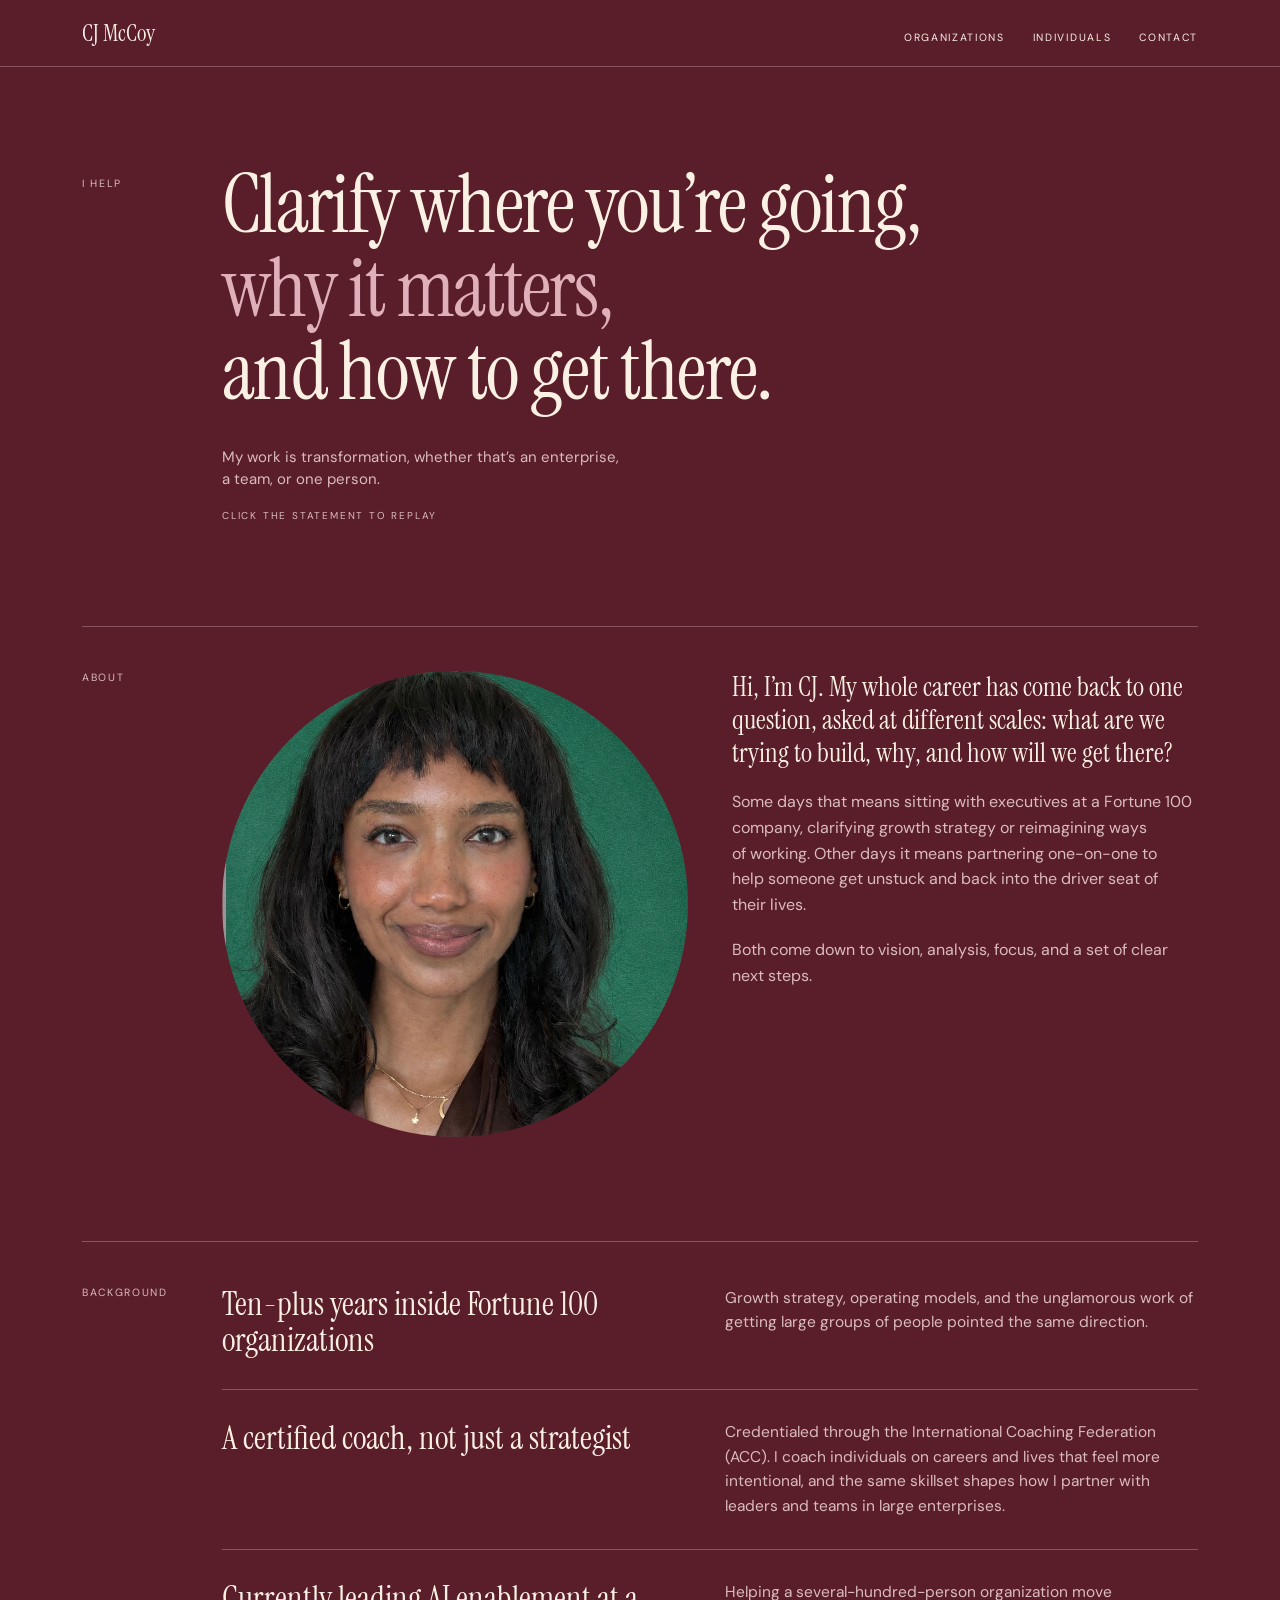
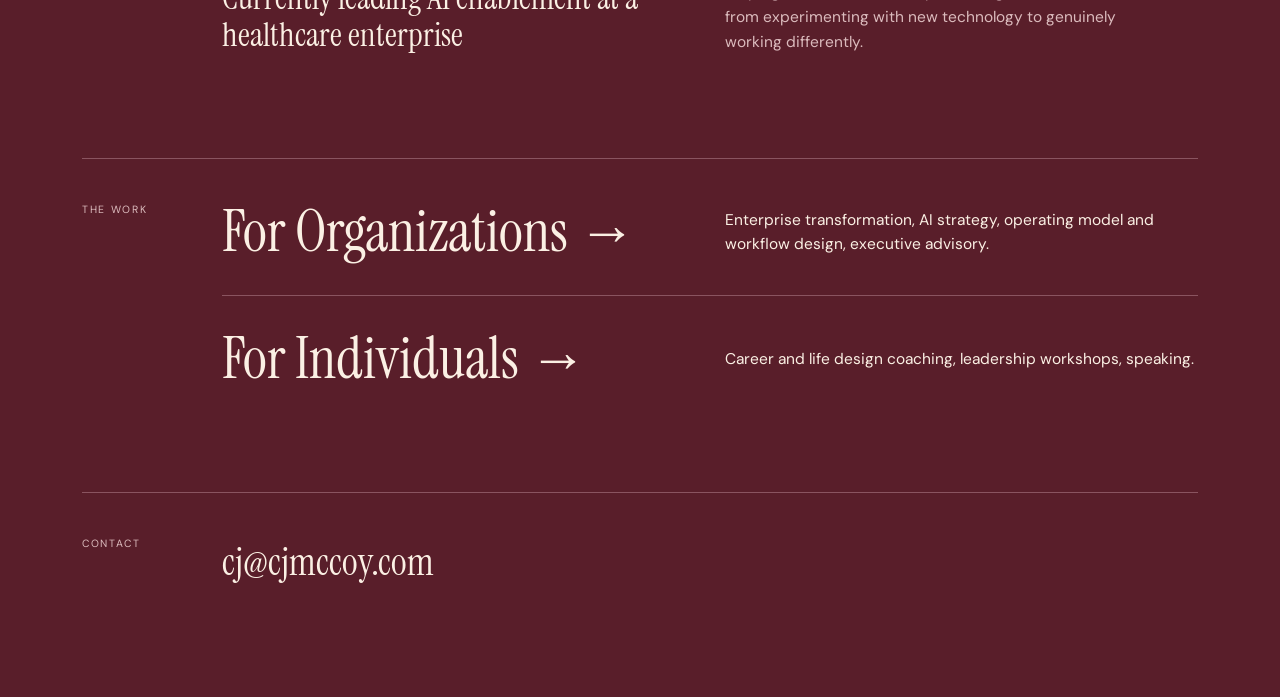
==== index.html @ fb318486 "Add static personal site implemented from Claude Design Three pages built from the "CJ McCoy Site v2" ====
<!DOCTYPE html>
<html lang="en">
<head>
<meta charset="utf-8">
<meta name="viewport" content="width=device-width, initial-scale=1">
<title>CJ McCoy</title>
<meta name="description" content="CJ McCoy — I help clarify where you're going, why it matters, and how to get there. Enterprise transformation, AI strategy, and coaching.">
<link rel="preconnect" href="https://fonts.googleapis.com">
<link rel="preconnect" href="https://fonts.gstatic.com" crossorigin>
<link href="https://fonts.googleapis.com/css2?family=Instrument+Serif:ital@0;1&family=DM+Sans:wght@400;500&display=swap" rel="stylesheet">
<link rel="stylesheet" href="styles.css?v=1787683569">
</head>
<body>

<header class="site-header">
  <div class="bar">
    <span class="wordmark">CJ McCoy</span>
    <nav class="nav">
      <a href="organizations.html">Organizations</a>
      <a href="individuals.html">Individuals</a>
      <a href="mailto:cj@cjmccoy.com">Contact</a>
    </nav>
  </div>
</header>

<main>

  <section class="row hero">
    <span class="label label--hero">I help</span>
    <div class="col">
      <h1 class="statement" id="statement" tabindex="0" title="Click to replay" aria-describedby="replay-hint">
        <span class="rise" style="--d: 0.25s">Clarify where you’re going,</span>
        <span class="rise accent" style="--d: 0.65s">why it matters,</span>
        <span class="rise" style="--d: 1.05s">and how to get there.</span>
      </h1>
      <p class="hero-sub rise-soft" style="--d: 1.5s">
        My work is transformation, whether that’s an enterprise, a team, or one person.
      </p>
      <span class="hint" id="replay-hint">Click the statement to replay</span>
    </div>
  </section>

  <section class="section">
    <div class="row ruled">
      <span class="label">About</span>
      <div class="col about">
        <div class="portrait" data-initials="CJ">
          <img src="headshot.webp" alt="CJ McCoy" width="841" height="1125">
        </div>
        <div class="about-copy">
          <p class="lede">Hi, I’m CJ. My whole career has come back to one question, asked at different scales: what are we trying to build, why, and how will we get there?</p>
          <p class="muted">Some days that means sitting with executives at a Fortune 100 company, clarifying growth strategy or reimagining ways of working. Other days it means partnering one-on-one to help someone get unstuck and back into the driver seat of their lives.</p>
          <p class="muted">Both come down to vision, analysis, focus, and a set of clear next steps.</p>
        </div>
      </div>
    </div>
  </section>

  <section class="section">
    <div class="row ruled">
      <span class="label">Background</span>
      <div class="col">
        <div class="split split--first">
          <h3>Ten-plus years inside Fortune 100 organizations</h3>
          <p class="muted">Growth strategy, operating models, and the unglamorous work of getting large groups of people pointed the same direction.</p>
        </div>
        <div class="split split--mid">
          <h3>A certified coach, not just a strategist</h3>
          <p class="muted">Credentialed through the International Coaching Federation (ACC). I coach individuals on careers and lives that feel more intentional, and the same skillset shapes how I partner with leaders and teams in large enterprises.</p>
        </div>
        <div class="split split--last">
          <h3>Currently leading AI enablement at a healthcare enterprise</h3>
          <p class="muted">Helping a several-hundred-person organization move from experimenting with new technology to genuinely working differently.</p>
        </div>
      </div>
    </div>
  </section>

  <section class="section">
    <div class="row ruled">
      <span class="label">The work</span>
      <div class="col">
        <a class="work-card work-card--first" href="organizations.html">
          <span class="work-title">For Organizations →</span>
          <span class="work-desc">Enterprise transformation, AI strategy, operating model and workflow design, executive advisory.</span>
        </a>
        <a class="work-card work-card--last" href="individuals.html">
          <span class="work-title">For Individuals →</span>
          <span class="work-desc">Career and life design coaching, leadership workshops, speaking.</span>
        </a>
      </div>
    </div>
  </section>

  <section class="section section--last">
    <div class="row ruled">
      <span class="label">Contact</span>
      <div class="col">
        <div class="contact">
          <a class="email" href="mailto:cj@cjmccoy.com">cj@cjmccoy.com</a>
        </div>
      </div>
    </div>
  </section>

</main>

<script src="script.js?v=1787683569"></script>
</body>
</html>
---- styles.css ----
:root {
  --bg:     #591E2A;
  --ink:    #FBF0E4;
  --muted:  #DBBBBD;
  --accent: #DFB0BA;
  --rule:   #8A5460;

  --shell: 1180px;
  --gutter: 32px;
  --serif: 'Instrument Serif', Georgia, serif;
  --sans: 'DM Sans', system-ui, sans-serif;

  /* per-page type deltas */
  --h3-size: clamp(24px, 2.6vw, 34px);
  --h3-lh: 1.1;
}

/* The two interior pages re-skin the same components. */
:root[data-theme="olive"] {
  --bg:     #464719;
  --ink:    #FBF6EC;
  --muted:  #BBBD91;
  --accent: #D3C77E;
  --rule:   #6E7033;
}

:root[data-theme="indigo"] {
  --bg:     #2E3E8C;
  --ink:    #FDFCFA;
  --muted:  #D7DCF2;
  --accent: #D6A6B1;
  --rule:   #5E6CB4;

  --h1-measure: 16ch;
}

/* Interior pages share a type scale that differs from the home page. */
:root[data-theme="olive"],
:root[data-theme="indigo"] {
  --h3-size: clamp(24px, 2.7vw, 36px);
  --h3-lh: 1.08;
}

* { box-sizing: border-box; }

html, body {
  margin: 0;
  padding: 0;
  background: var(--bg);
}

body {
  color: var(--ink);
  font-family: var(--sans);
  min-height: 100vh;
  overflow-x: hidden;
  -webkit-font-smoothing: antialiased;
}

a {
  color: var(--accent);
  text-underline-offset: 4px;
}
a:hover { color: var(--ink); }

img { max-width: 100%; }

/* ---------- header ---------- */

.site-header {
  position: sticky;
  top: 0;
  z-index: 10;
  background: var(--bg);
  border-bottom: 1px solid var(--rule);
}

.bar {
  max-width: var(--shell);
  margin: 0 auto;
  padding: 18px var(--gutter);
  display: flex;
  justify-content: space-between;
  align-items: baseline;
  gap: 20px;
}

.wordmark {
  font-family: var(--serif);
  font-size: 23px;
  white-space: nowrap;
  text-decoration: none;
  color: var(--ink);
}

a.wordmark:hover,
a.wordmark:focus-visible { color: var(--accent); }

.nav-current { color: var(--accent); }

.nav {
  display: flex;
  gap: 28px;
  flex-wrap: wrap;
  font-size: 10.5px;
  letter-spacing: 0.16em;
  text-transform: uppercase;
}

.nav a {
  text-decoration: none;
  color: var(--ink);
  transition: color 0.2s ease;
}
.nav a:hover,
.nav a:focus-visible { color: var(--accent); }

/* ---------- shared layout ---------- */

.row {
  display: flex;
  flex-wrap: wrap;
  align-items: flex-start;
  gap: 30px;
}

.ruled {
  border-top: 1px solid var(--rule);
  padding-top: 44px;
}

.label {
  flex: 0 0 110px;
  font-size: 10.5px;
  letter-spacing: 0.16em;
  text-transform: uppercase;
  color: var(--muted);
}

.col {
  flex: 1 1 300px;
  min-width: 0;
}

.section {
  max-width: var(--shell);
  margin: 104px auto 0;
  padding: 0 var(--gutter);
}

.section--last { padding-bottom: 110px; }

/* ---------- hero ---------- */

.hero {
  max-width: var(--shell);
  margin: 0 auto;
  padding: 96px var(--gutter) 0;
}

.label--hero { padding-top: 14px; }

.statement {
  font-family: var(--serif);
  font-weight: 400;
  font-size: clamp(38px, 6.4vw, 86px);
  line-height: 1.02;
  letter-spacing: -0.02em;
  max-width: 24ch;
  margin: 0;
  cursor: pointer;
}

.statement:focus-visible {
  outline: 1px solid var(--accent);
  outline-offset: 12px;
}

.rise,
.rise-soft { opacity: 0; }

.rise {
  display: inline-block;
  animation: riseIn 0.8s cubic-bezier(.2, .7, .2, 1) var(--d) forwards;
}

.rise-soft { animation: riseIn 0.8s ease var(--d) forwards; }

.accent { color: var(--accent); }

@keyframes riseIn {
  from { opacity: 0; transform: translateY(0.4em); }
  to   { opacity: 1; transform: translateY(0); }
}

.hero-sub {
  font-size: 15px;
  line-height: 1.5;
  max-width: 40ch;
  margin: 32px 0 0;
  color: var(--muted);
}

.hint {
  display: block;
  margin-top: 18px;
  font-size: 10px;
  letter-spacing: 0.18em;
  text-transform: uppercase;
  color: var(--muted);
}

/* ---------- about ---------- */

.about {
  display: grid;
  grid-template-columns: repeat(auto-fit, minmax(min(260px, 100%), 1fr));
  gap: 44px;
  align-items: start;
}

.portrait {
  position: relative;
  aspect-ratio: 1 / 1;
  overflow: hidden;
  border-radius: 50%;
  background: #6B2836;
}

/* Fallback shown only when the portrait image is absent or fails to load. */
.portrait.is-empty::after {
  content: attr(data-initials);
  position: absolute;
  inset: 0;
  display: flex;
  align-items: center;
  justify-content: center;
  font-family: var(--serif);
  font-size: clamp(48px, 9vw, 96px);
  color: var(--accent);
  opacity: 0.55;
}

.portrait img {
  position: relative;
  width: 100%;
  height: 100%;
  object-fit: cover;
  object-position: 50% 22%;
  display: block;
}

.about-copy {
  display: flex;
  flex-direction: column;
  gap: 20px;
  font-size: 16px;
  line-height: 1.6;
}

.about-copy p { margin: 0; }

.lede {
  font-family: var(--serif);
  font-size: 27px;
  line-height: 1.22;
  text-wrap: pretty;
}

.muted {
  color: var(--muted);
  text-wrap: pretty;
}

/* ---------- background ---------- */

.split {
  display: grid;
  grid-template-columns: repeat(auto-fit, minmax(min(230px, 100%), 1fr));
  gap: 30px;
}

.split--first { padding-bottom: var(--split-pad, 30px); }

.split--mid {
  border-top: 1px solid var(--rule);
  padding: var(--split-pad, 30px) 0;
}

.split--last {
  border-top: 1px solid var(--rule);
  padding-top: var(--split-pad, 30px);
}

.split h3 {
  font-family: var(--serif);
  font-weight: 400;
  font-size: var(--h3-size);
  line-height: var(--h3-lh);
  margin: 0;
}

.split p {
  font-size: 15.5px;
  line-height: 1.6;
  margin: 0;
}

/* ---------- the work ---------- */

.work-card {
  text-decoration: none;
  color: var(--ink);
  display: grid;
  grid-template-columns: repeat(auto-fit, minmax(min(230px, 100%), 1fr));
  gap: 30px;
  align-items: center;
  transition: color 0.2s ease;
}

.work-card:hover,
.work-card:focus-visible { color: var(--accent); }

.work-card--first { padding-bottom: 34px; }

.work-card--last {
  border-top: 1px solid var(--rule);
  padding-top: 34px;
}

.work-title {
  font-family: var(--serif);
  font-size: clamp(32px, 4.6vw, 58px);
  line-height: 1;
}

.work-desc {
  font-size: 15.5px;
  line-height: 1.6;
}

/* ---------- contact ---------- */

.contact {
  display: flex;
  flex-wrap: wrap;
  gap: 16px 40px;
  align-items: baseline;
}

.email {
  font-family: var(--serif);
  font-size: clamp(24px, 3.4vw, 38px);
  text-decoration: none;
  color: var(--ink);
  transition: color 0.2s ease;
}

.email:hover,
.email:focus-visible { color: var(--accent); }

/* ---------- motion preferences ---------- */

@media (prefers-reduced-motion: reduce) {
  .rise,
  .rise-soft {
    opacity: 1;
    animation: none;
  }
  .statement { cursor: default; }
  .hint { display: none; }
  * { transition-duration: 0.01ms !important; }
}

/* ---------- organizations: hero ---------- */

.statement--static {
  font-family: var(--serif);
  font-weight: 400;
  font-size: clamp(40px, 7vw, 96px);
  line-height: 0.98;
  letter-spacing: -0.02em;
  max-width: var(--h1-measure, 18ch);
  margin: 0;
}

.label--tight { padding-top: 12px; }

.hero-lead {
  font-size: 16px;
  line-height: 1.6;
  max-width: 46ch;
  margin: 34px 0 0;
  text-wrap: pretty;
}

/* ---------- organizations: where ---------- */

.where-list { --split-pad: 26px; }

.where-label {
  font-size: 11px;
  letter-spacing: 0.14em;
  text-transform: uppercase;
  color: var(--muted);
  padding-top: 5px;
}

/* outranks the shared `.split p` sizing */
.where-list .where-copy {
  font-size: 17px;
  line-height: 1.55;
  margin: 0;
  text-wrap: pretty;
}

/* ---------- cross-page footer link ---------- */

.page-jump {
  margin-top: 80px;
  padding-top: 18px;
  border-top: 1px solid var(--rule);
  display: flex;
  justify-content: flex-end;
  gap: 16px;
  flex-wrap: wrap;
  font-size: 10.5px;
  letter-spacing: 0.14em;
  text-transform: uppercase;
  color: var(--muted);
}

.page-jump a {
  text-decoration: none;
  color: var(--muted);
  transition: color 0.2s ease;
}

.page-jump a:hover,
.page-jump a:focus-visible { color: var(--accent); }

/* ---------- individuals: two-column prose block ---------- */

.duo {
  display: grid;
  grid-template-columns: repeat(auto-fit, minmax(min(280px, 100%), 1fr));
  gap: 40px;
}

.duo-lede {
  font-family: var(--serif);
  font-size: clamp(24px, 2.9vw, 34px);
  line-height: 1.16;
  margin: 0;
  text-wrap: pretty;
}

.duo-copy {
  display: flex;
  flex-direction: column;
  gap: 18px;
  font-size: 15.5px;
  line-height: 1.65;
}

.duo-copy p {
  margin: 0;
  text-wrap: pretty;
}
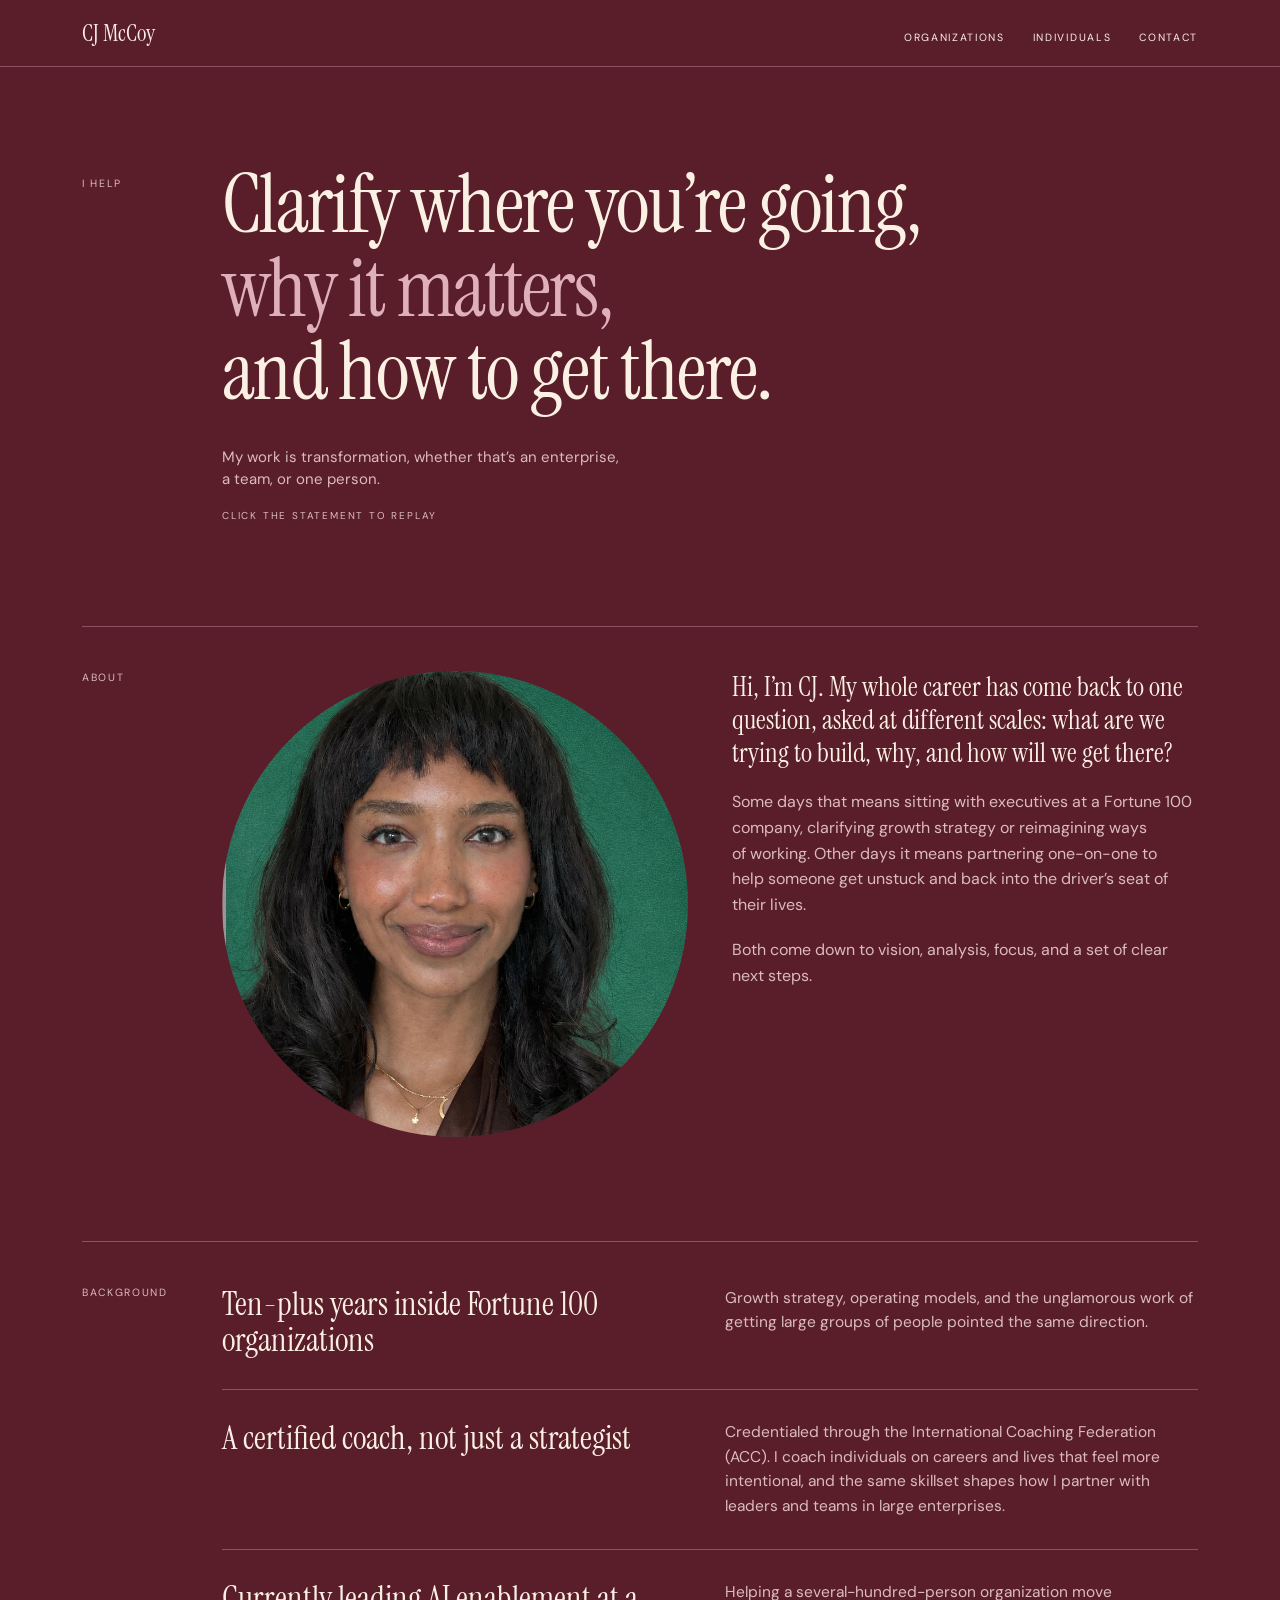
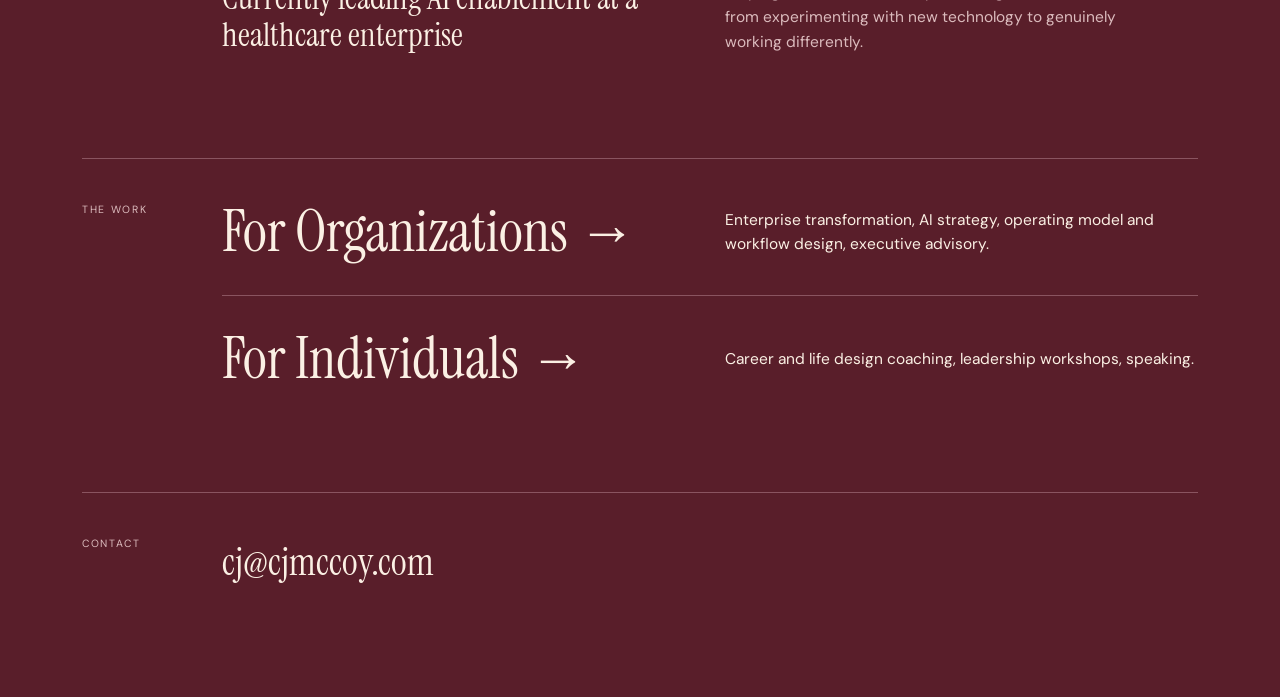
==== commit 1be5cde7: "Fix idiom: "driver seat" -> "driver's seat" The standard English idiom takes the possessive. Uses a " ====
--- a/index.html
+++ b/index.html
@@ -49,7 +49,7 @@
         </div>
         <div class="about-copy">
           <p class="lede">Hi, I’m CJ. My whole career has come back to one question, asked at different scales: what are we trying to build, why, and how will we get there?</p>
-          <p class="muted">Some days that means sitting with executives at a Fortune 100 company, clarifying growth strategy or reimagining ways of working. Other days it means partnering one-on-one to help someone get unstuck and back into the driver seat of their lives.</p>
+          <p class="muted">Some days that means sitting with executives at a Fortune 100 company, clarifying growth strategy or reimagining ways of working. Other days it means partnering one-on-one to help someone get unstuck and back into the driver&rsquo;s seat of their lives.</p>
           <p class="muted">Both come down to vision, analysis, focus, and a set of clear next steps.</p>
         </div>
       </div>
